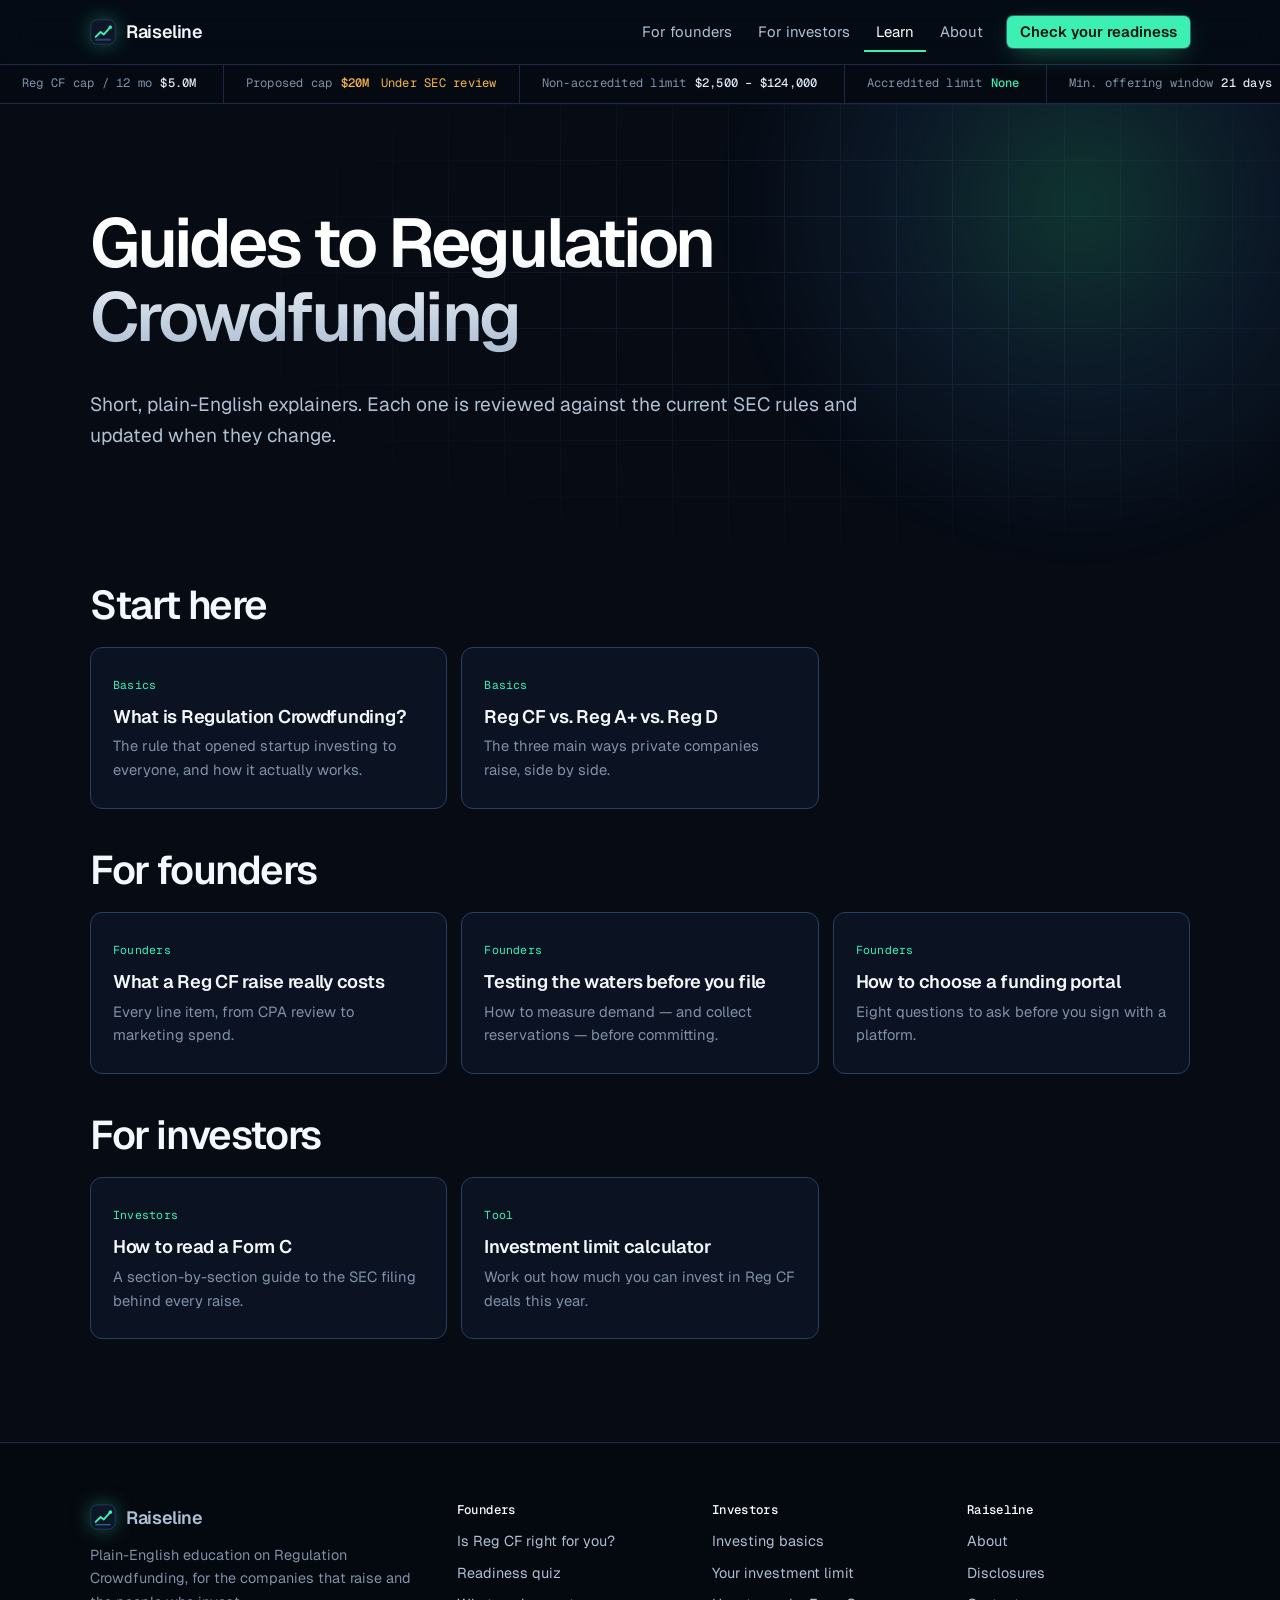
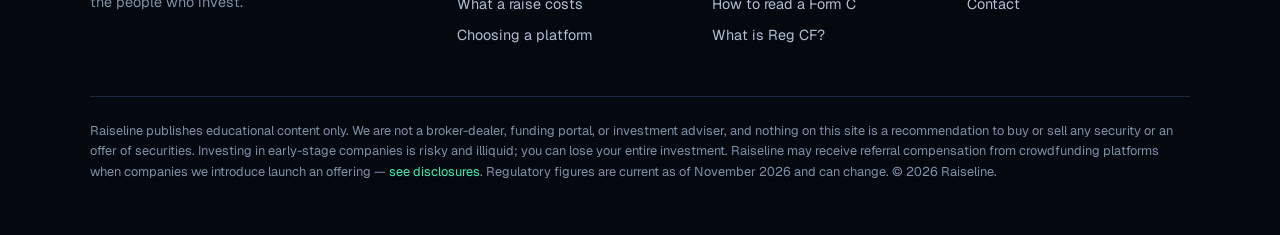
==== learn/index.html @ 9ed1581b "Add files via upload" ====
<!doctype html>
<html lang="en">
<head>
<meta charset="utf-8">
<meta name="viewport" content="width=device-width, initial-scale=1">
<title>Learn Reg CF | Raiseline</title>
<meta name="description" content="Plain-English guides to Regulation Crowdfunding for founders and investors.">
<link rel="canonical" href="https://www.example.com/learn/">
<meta property="og:title" content="Learn Reg CF | Raiseline">
<meta property="og:description" content="Plain-English guides to Regulation Crowdfunding for founders and investors.">
<meta property="og:type" content="website">
<meta name="theme-color" content="#060B14">
<link rel="icon" href="../assets/favicon.svg" type="image/svg+xml">
<link rel="preconnect" href="https://fonts.googleapis.com">
<link rel="preconnect" href="https://fonts.gstatic.com" crossorigin>
<link href="https://fonts.googleapis.com/css2?family=Geist:wght@400;500;600;700&family=Geist+Mono:wght@400;500&display=swap" rel="stylesheet">
<link rel="stylesheet" href="../assets/styles.css">
<script src="../assets/config.js"></script>
<script>if(!(window.matchMedia&&matchMedia("(prefers-reduced-motion: reduce)").matches))document.documentElement.classList.add("js-motion")</script>
<script src="../assets/main.js" defer></script>
<script src="../assets/motion.js" defer></script>
</head>
<body>
<a class="skip" href="#main">Skip to content</a>
<header class="site-header">
  <div class="wrap">
    <a class="brand" href="../index.html"><svg class="brand-mark" viewBox="0 0 32 32" aria-hidden="true"><rect x="1" y="1" width="30" height="30" rx="8" fill="#0D1727" stroke="#27405F"/><path d="M7 22 L13 16 L17 19 L25 10" fill="none" stroke="#3CF0B4" stroke-width="2.4" stroke-linecap="round" stroke-linejoin="round"/><circle cx="25" cy="10" r="2.2" fill="#3CF0B4"/><path d="M7 25.5 H25" stroke="#4DA3FF" stroke-width="1.2" stroke-linecap="round" opacity=".7"/></svg>Raiseline</a>
    <button class="nav-toggle" aria-expanded="false" aria-controls="nav" aria-label="Menu">
      <svg width="20" height="20" viewBox="0 0 20 20" aria-hidden="true"><path d="M3 6h14M3 10h14M3 14h14" stroke="currentColor" stroke-width="1.8" stroke-linecap="round"/></svg>
    </button>
    <nav class="nav" id="nav" aria-label="Main"><a href="../founders.html">For founders</a><a href="../investors.html">For investors</a><a href="../learn/index.html" aria-current=page>Learn</a><a href="../about.html">About</a><a class="btn btn-primary btn-sm" href="../quiz.html">Check your readiness</a></nav>
  </div>
</header>
<div class="ticker" role="region" aria-label="Key Reg CF figures"><div class="ticker-track"><ul><li>Reg CF cap / 12 mo<b class="">$5.0M</b></li><li>Proposed cap<b class="pend">$20M</b> <span class="pend">Under SEC review</span></li><li>Non-accredited limit<b class="">$2,500 – $124,000</b></li><li>Accredited limit<b class="up">None</b></li><li>Min. offering window<b class="">21 days</b></li><li>Investor cancel window<b class="">48h before close</b></li><li>Resale restriction<b class="">12 months</b></li><li>Audit required above<b class="">$1.235M</b></li><li>Reg A+ Tier 2 cap<b class="">$75M</b></li></ul><ul aria-hidden="true"><li>Reg CF cap / 12 mo<b class="">$5.0M</b></li><li>Proposed cap<b class="pend">$20M</b> <span class="pend">Under SEC review</span></li><li>Non-accredited limit<b class="">$2,500 – $124,000</b></li><li>Accredited limit<b class="up">None</b></li><li>Min. offering window<b class="">21 days</b></li><li>Investor cancel window<b class="">48h before close</b></li><li>Resale restriction<b class="">12 months</b></li><li>Audit required above<b class="">$1.235M</b></li><li>Reg A+ Tier 2 cap<b class="">$75M</b></li></ul></div></div>
<main id="main">
<section class="hero">
  <div class="wrap">
    <h1 style="max-width:16ch">Guides to Regulation Crowdfunding</h1>
    <p class="lede">Short, plain-English explainers. Each one is reviewed against the current SEC rules and updated when they change.</p>
  </div>
</section>
<section class="section" style="padding-top:0">
  <div class="wrap">
    <h2>Start here</h2>
    <div class="articles">
      <a href="what-is-reg-cf.html"><span class="tag">Basics</span><h3>What is Regulation Crowdfunding?</h3><p>The rule that opened startup investing to everyone, and how it actually works.</p></a>
      <a href="reg-cf-vs-reg-a-vs-reg-d.html"><span class="tag">Basics</span><h3>Reg CF vs. Reg A+ vs. Reg D</h3><p>The three main ways private companies raise, side by side.</p></a>
    </div>
    <h2 class="mt-3">For founders</h2>
    <div class="articles">
      <a href="cost-of-a-reg-cf-raise.html"><span class="tag">Founders</span><h3>What a Reg CF raise really costs</h3><p>Every line item, from CPA review to marketing spend.</p></a>
      <a href="testing-the-waters.html"><span class="tag">Founders</span><h3>Testing the waters before you file</h3><p>How to measure demand — and collect reservations — before committing.</p></a>
      <a href="choosing-a-funding-portal.html"><span class="tag">Founders</span><h3>How to choose a funding portal</h3><p>Eight questions to ask before you sign with a platform.</p></a>
    </div>
    <h2 class="mt-3">For investors</h2>
    <div class="articles">
      <a href="how-to-read-a-form-c.html"><span class="tag">Investors</span><h3>How to read a Form C</h3><p>A section-by-section guide to the SEC filing behind every raise.</p></a>
      <a href="../investors.html#limit"><span class="tag">Tool</span><h3>Investment limit calculator</h3><p>Work out how much you can invest in Reg CF deals this year.</p></a>
    </div>
  </div>
</section>

</main>
<footer class="site-footer">
  <div class="wrap">
    <div class="foot-grid">
      <div>
        <a class="brand" href="../index.html"><svg class="brand-mark" viewBox="0 0 32 32" aria-hidden="true"><rect x="1" y="1" width="30" height="30" rx="8" fill="#0D1727" stroke="#27405F"/><path d="M7 22 L13 16 L17 19 L25 10" fill="none" stroke="#3CF0B4" stroke-width="2.4" stroke-linecap="round" stroke-linejoin="round"/><circle cx="25" cy="10" r="2.2" fill="#3CF0B4"/><path d="M7 25.5 H25" stroke="#4DA3FF" stroke-width="1.2" stroke-linecap="round" opacity=".7"/></svg>Raiseline</a>
        <p>Plain-English education on Regulation Crowdfunding, for the companies that raise and the people who invest.</p>
      </div>
      <div><h4>Founders</h4><ul>
        <li><a href="../founders.html">Is Reg CF right for you?</a></li>
        <li><a href="../quiz.html">Readiness quiz</a></li>
        <li><a href="../learn/cost-of-a-reg-cf-raise.html">What a raise costs</a></li>
        <li><a href="../learn/choosing-a-funding-portal.html">Choosing a platform</a></li></ul></div>
      <div><h4>Investors</h4><ul>
        <li><a href="../investors.html">Investing basics</a></li>
        <li><a href="../investors.html#limit">Your investment limit</a></li>
        <li><a href="../learn/how-to-read-a-form-c.html">How to read a Form C</a></li>
        <li><a href="../learn/what-is-reg-cf.html">What is Reg CF?</a></li></ul></div>
      <div><h4>Raiseline</h4><ul>
        <li><a href="../about.html">About</a></li>
        <li><a href="../about.html#disclosures">Disclosures</a></li>
        <li><a href="../about.html#contact">Contact</a></li></ul></div>
    </div>
    <p class="disclaimer">Raiseline publishes educational content only. We are not a broker-dealer, funding portal, or investment adviser, and nothing on this site is a recommendation to buy or sell any security or an offer of securities. Investing in early-stage companies is risky and illiquid; you can lose your entire investment. Raiseline may receive referral compensation from crowdfunding platforms when companies we introduce launch an offering — <a href="../about.html#disclosures">see disclosures</a>. Regulatory figures are current as of November 2026 and can change. &copy; <span data-year></span> Raiseline.</p>
  </div>
</footer>
</body>
</html>
---- assets/styles.css ----
/* Raiseline — terminal theme
   Deep navy-black, hairline grid, mint "up" signal, electric blue secondary */
:root {
  --bg: #060B14;
  --bg-2: #0A1322;
  --panel: rgba(13, 23, 39, .78);
  --panel-solid: #0D1727;
  --line: #1A2840;
  --line-2: #27405F;
  --text: #DCE6F2;
  --text-2: #AFC0D3;
  --muted: #7E91A8;
  --accent: #3CF0B4;
  --accent-dim: rgba(60, 240, 180, .12);
  --accent-ink: #04140E;
  --blue: #4DA3FF;
  --blue-dim: rgba(77, 163, 255, .12);
  --amber: #F5B547;
  --amber-dim: rgba(245, 181, 71, .1);
  --red: #FF7A6B;
  --focus: #4DA3FF;

  --sans: "Geist", "Inter", "Helvetica Neue", Arial, sans-serif;
  --mono: "Geist Mono", "JetBrains Mono", ui-monospace, Menlo, monospace;

  --wrap: 1180px;
  --gutter: clamp(16px, 4vw, 40px);
  --r-sm: 6px;
  --r-md: 12px;
}

*, *::before, *::after { box-sizing: border-box; }
html { -webkit-text-size-adjust: 100%; scroll-behavior: smooth; color-scheme: dark; }
@media (prefers-reduced-motion: reduce) { html { scroll-behavior: auto; } *, *::before, *::after { transition: none !important; animation: none !important; } }

body {
  margin: 0;
  background: var(--bg);
  color: var(--text);
  font-family: var(--sans);
  font-size: 16.5px;
  line-height: 1.62;
  font-feature-settings: "tnum" 1;
  -webkit-font-smoothing: antialiased;
}
img, svg { max-width: 100%; display: block; }
a { color: var(--accent); text-underline-offset: 3px; text-decoration-thickness: 1px; }
a:hover { color: #7FF7CE; }
:focus-visible { outline: 2px solid var(--focus); outline-offset: 3px; border-radius: 3px; }
::selection { background: var(--accent); color: var(--accent-ink); }

h1, h2, h3, h4 { font-family: var(--sans); color: #F4F8FC; line-height: 1.08; letter-spacing: -0.025em; margin: 0 0 .5em; font-weight: 600; }
h1 { font-size: clamp(2.4rem, 5.4vw, 4.3rem); letter-spacing: -0.045em; font-weight: 600; }
h2 { font-size: clamp(1.7rem, 3.2vw, 2.5rem); letter-spacing: -0.035em; }
h3 { font-size: 1.22rem; letter-spacing: -0.015em; }
h4 { font-size: 1rem; }
p { margin: 0 0 1em; }
.lede { font-size: clamp(1.06rem, 1.5vw, 1.22rem); color: var(--text-2); max-width: 60ch; }
.muted { color: var(--muted); }
.small { font-size: .88rem; }
.mono, .sizer-amount, .score-num, .calc-out .big, .when, .tag, .quiz-count, .byline, .crumb, .tier-bar, .sizer-scale, .ledger-row dd { font-family: var(--mono); }

.wrap { max-width: var(--wrap); margin: 0 auto; padding: 0 var(--gutter); }
.section { padding: clamp(60px, 8vw, 110px) 0; position: relative; }
.section + .section { border-top: 1px solid var(--line); }
.section--tint { background: var(--bg-2); }
.section--ink { background: radial-gradient(80% 140% at 85% 0%, rgba(60,240,180,.14), transparent 60%), radial-gradient(70% 120% at 0% 100%, rgba(77,163,255,.14), transparent 60%), #08111F; border-top: 1px solid var(--line-2) !important; border-bottom: 1px solid var(--line-2); }
.section-head { max-width: 700px; margin-bottom: 44px; }

.skip { position: absolute; left: -999px; top: 8px; background: var(--accent); color: var(--accent-ink); padding: 8px 14px; z-index: 100; border-radius: var(--r-sm); }
.skip:focus { left: 8px; }

/* Header */
.site-header { position: sticky; top: 0; z-index: 50; background: rgba(6, 11, 20, .82); backdrop-filter: saturate(1.6) blur(14px); -webkit-backdrop-filter: saturate(1.6) blur(14px); border-bottom: 1px solid var(--line); }
.site-header .wrap { display: flex; align-items: center; gap: 24px; height: 64px; }
.brand { display: flex; align-items: center; gap: 10px; text-decoration: none; color: #F4F8FC; font-weight: 600; font-size: 1.12rem; letter-spacing: -0.02em; }
.brand:hover { color: #fff; }
.brand-mark { width: 26px; height: 26px; flex: none; filter: drop-shadow(0 0 10px rgba(60,240,180,.35)); }
.nav { display: flex; gap: 2px; margin-left: auto; align-items: center; }
.nav a { color: var(--text-2); text-decoration: none; font-size: .93rem; padding: 8px 12px; border-radius: var(--r-sm); }
.nav a:hover { color: #fff; background: rgba(255,255,255,.05); }
.nav a[aria-current="page"] { color: #fff; box-shadow: inset 0 -2px 0 var(--accent); border-radius: 0; }
.nav .btn { margin-left: 10px; }
.nav a.btn-primary, .nav a.btn-primary:hover { color: var(--accent-ink); }
.nav-toggle { display: none; margin-left: auto; background: none; border: 1px solid var(--line-2); border-radius: var(--r-sm); width: 42px; height: 38px; cursor: pointer; color: var(--text); }
@media (max-width: 880px) {
  .nav-toggle { display: grid; place-items: center; }
  .nav { display: none; position: absolute; top: 64px; left: 0; right: 0; background: var(--bg); border-bottom: 1px solid var(--line); flex-direction: column; align-items: stretch; padding: 8px var(--gutter) 16px; gap: 2px; }
  .nav.open { display: flex; }
  .nav a { padding: 12px 8px; }
  .nav a[aria-current="page"] { box-shadow: inset 3px 0 0 var(--accent); padding-left: 14px; }
  .nav .btn { margin: 8px 0 0; text-align: center; }
}

/* Ticker */
.ticker { border-bottom: 1px solid var(--line); background: #050911; overflow: hidden; font-family: var(--mono); font-size: .76rem; color: var(--muted); white-space: nowrap; }
.ticker-track { display: inline-flex; animation: tick 60s linear infinite; }
.ticker:hover .ticker-track { animation-play-state: paused; }
.ticker-track ul { display: inline-flex; list-style: none; margin: 0; padding: 0; }
.ticker li { padding: 9px 22px; border-right: 1px solid var(--line); letter-spacing: .02em; }
.ticker b { color: var(--text); font-weight: 500; margin-left: 8px; }
.ticker .up { color: var(--accent); }
.ticker .pend { color: var(--amber); }
@keyframes tick { from { transform: translateX(0); } to { transform: translateX(-50%); } }

/* Buttons */
.btn { display: inline-flex; align-items: center; justify-content: center; gap: 8px; font: 600 .95rem/1 var(--sans); padding: 13px 20px; border-radius: var(--r-sm); border: 1px solid transparent; text-decoration: none; cursor: pointer; transition: background .15s, border-color .15s, color .15s, box-shadow .15s; }
.btn-primary { background: var(--accent); color: var(--accent-ink); box-shadow: 0 0 0 1px rgba(60,240,180,.4), 0 8px 28px -8px rgba(60,240,180,.55); }
.btn-primary:hover { background: #6DF5C8; color: var(--accent-ink); box-shadow: 0 0 0 1px rgba(60,240,180,.6), 0 10px 34px -6px rgba(60,240,180,.7); }
.btn-primary:disabled { opacity: .45; cursor: not-allowed; box-shadow: none; }
.btn-ghost { background: rgba(255,255,255,.02); color: var(--text); border-color: var(--line-2); }
.btn-ghost:hover { border-color: var(--text-2); color: #fff; background: rgba(255,255,255,.05); }
.btn-sm { padding: 9px 14px; font-size: .88rem; }
.btn-row { display: flex; flex-wrap: wrap; gap: 12px; }

/* Hero */
.hero { position: relative; padding: clamp(56px, 8vw, 104px) 0 clamp(64px, 8vw, 112px); overflow: hidden; }
.hero::before { content: ""; position: absolute; inset: 0; pointer-events: none;
  background-image: linear-gradient(var(--line) 1px, transparent 1px), linear-gradient(90deg, var(--line) 1px, transparent 1px);
  background-size: 56px 56px; opacity: .55;
  -webkit-mask-image: radial-gradient(70% 80% at 65% 40%, #000 20%, transparent 75%); mask-image: radial-gradient(70% 80% at 65% 40%, #000 20%, transparent 75%); }
.hero::after { content: ""; position: absolute; width: 720px; height: 720px; right: -160px; top: -260px; pointer-events: none;
  background: radial-gradient(closest-side, rgba(60,240,180,.18), rgba(77,163,255,.08) 55%, transparent); filter: blur(10px); }
.hero > .wrap { position: relative; z-index: 1; }
.hero-grid { display: grid; grid-template-columns: 1.05fr 1fr; gap: clamp(36px, 5vw, 76px); align-items: center; }
@media (max-width: 980px) { .hero-grid { grid-template-columns: 1fr; } }
.hero h1 { max-width: 13ch; background: linear-gradient(180deg, #FFFFFF 30%, #A9BCD2); -webkit-background-clip: text; background-clip: text; color: transparent; }
.hero .lede { margin-bottom: 30px; }
.hero-note { margin-top: 18px; font-size: .85rem; color: var(--muted); font-family: var(--mono); }
.status { display: inline-flex; align-items: center; gap: 8px; font-family: var(--mono); font-size: .78rem; color: var(--text-2); border: 1px solid var(--line-2); background: rgba(255,255,255,.02); padding: 6px 12px; border-radius: 99px; margin-bottom: 22px; }
.status::before { content: ""; width: 7px; height: 7px; border-radius: 50%; background: var(--accent); box-shadow: 0 0 0 3px rgba(60,240,180,.18), 0 0 10px var(--accent); animation: pulse 2.4s ease-in-out infinite; }
@keyframes pulse { 50% { opacity: .45; } }

/* Panels */
.panel, .sizer, .split, .callout { backdrop-filter: blur(8px); -webkit-backdrop-filter: blur(8px); }
.panel { background: var(--panel); border: 1px solid var(--line-2); border-radius: var(--r-md); padding: clamp(22px, 3vw, 32px); box-shadow: inset 0 1px 0 rgba(255,255,255,.04); }

/* Raise sizer — the signature terminal */
.sizer { position: relative; background: linear-gradient(180deg, rgba(16,28,48,.92), rgba(9,17,30,.92)); border: 1px solid var(--line-2); border-radius: var(--r-md); overflow: hidden;
  box-shadow: inset 0 1px 0 rgba(255,255,255,.06), 0 0 0 1px rgba(60,240,180,.06), 0 30px 80px -30px rgba(60,240,180,.28), 0 40px 80px -40px rgba(0,0,0,.9); }
.sizer::before { content: ""; position: absolute; left: 0; right: 0; top: 0; height: 1px; background: linear-gradient(90deg, transparent, var(--accent), transparent); opacity: .7; }
.sizer-head { display: flex; justify-content: space-between; align-items: center; padding: 14px 20px; gap: 12px; border-bottom: 1px solid var(--line); background: rgba(0,0,0,.18); }
.sizer-head h2 { font-size: .95rem; margin: 0; letter-spacing: -0.005em; color: var(--text); display: flex; align-items: center; gap: 10px; }
.sizer-head h2::before { content: ""; width: 7px; height: 7px; border-radius: 50%; background: var(--accent); box-shadow: 0 0 8px var(--accent); }
.sizer-head span { font-size: .76rem; color: var(--muted); font-family: var(--mono); }
.sizer-amount { padding: 20px 20px 4px; font-size: clamp(2.3rem, 5vw, 3.2rem); font-weight: 500; letter-spacing: -0.04em; color: #fff; text-shadow: 0 0 28px rgba(60,240,180,.35); }
.sizer-range { padding: 8px 20px 4px; }
.sizer-scale { display: flex; justify-content: space-between; font-size: .72rem; color: var(--muted); padding: 0 20px; }
.sizer-toggle { display: flex; align-items: center; gap: 10px; padding: 14px 20px; font-size: .9rem; color: var(--text-2); }
.sizer-toggle input { width: 16px; height: 16px; accent-color: var(--accent); }
.ledger { border-top: 1px solid var(--line); margin: 0; }
.ledger-row { display: grid; grid-template-columns: 1fr auto; gap: 16px; padding: 12px 20px; border-bottom: 1px solid var(--line); font-size: .92rem; }
.ledger-row:last-child { border-bottom: 0; }
.ledger-row dt { color: var(--muted); }
.ledger-row dd { margin: 0; text-align: right; color: #fff; font-size: .9rem; }
.ledger-row:last-child dd { color: var(--accent); }
.tier-bar { display: grid; grid-template-columns: repeat(4, 1fr); gap: 4px; padding: 16px 20px 18px; background: rgba(0,0,0,.22); border-top: 1px solid var(--line); }
.tier-bar div { font-size: .66rem; line-height: 1.35; color: var(--muted); padding-top: 9px; border-top: 3px solid var(--line-2); transition: border-color .2s, color .2s, box-shadow .2s; }
.tier-bar div.on { border-color: var(--accent); color: var(--text); box-shadow: 0 -6px 14px -8px var(--accent); }

/* Range input */
input[type=range] { -webkit-appearance: none; appearance: none; width: 100%; height: 28px; background: transparent; cursor: pointer; }
input[type=range]::-webkit-slider-runnable-track { height: 4px; border-radius: 2px; background: linear-gradient(90deg, var(--accent) var(--pct, 0%), var(--line-2) var(--pct, 0%)); }
input[type=range]::-moz-range-track { height: 4px; border-radius: 2px; background: var(--line-2); }
input[type=range]::-moz-range-progress { height: 4px; border-radius: 2px; background: var(--accent); }
input[type=range]::-webkit-slider-thumb { -webkit-appearance: none; width: 18px; height: 18px; margin-top: -7px; border-radius: 50%; background: #fff; border: 3px solid var(--accent); box-shadow: 0 0 0 4px rgba(60,240,180,.18), 0 0 14px var(--accent); }
input[type=range]::-moz-range-thumb { width: 14px; height: 14px; border-radius: 50%; background: #fff; border: 3px solid var(--accent); box-shadow: 0 0 14px var(--accent); }

/* Audience split */
.split { display: grid; grid-template-columns: 1fr 1fr; border: 1px solid var(--line-2); border-radius: var(--r-md); overflow: hidden; background: var(--panel); }
.split > div { padding: clamp(28px, 4vw, 48px); position: relative; }
.split > div + div { border-left: 1px solid var(--line-2); }
.split > div:first-child::before, .split > div + div::before { content: ""; position: absolute; left: 0; right: 0; top: 0; height: 2px; }
.split > div:first-child::before { background: linear-gradient(90deg, var(--accent), transparent); }
.split > div + div::before { background: linear-gradient(90deg, var(--blue), transparent); }
@media (max-width: 760px) { .split { grid-template-columns: 1fr; } .split > div + div { border-left: 0; border-top: 1px solid var(--line-2); } }
.split h3 { font-size: 1.5rem; }
.checklist { list-style: none; padding: 0; margin: 0 0 24px; }
.checklist li { position: relative; padding: 9px 0 9px 28px; border-bottom: 1px solid var(--line); color: var(--text-2); }
.checklist li::before { content: ""; position: absolute; left: 2px; top: 16px; width: 11px; height: 6px; border-left: 2px solid var(--accent); border-bottom: 2px solid var(--accent); transform: rotate(-45deg); }

/* Process steps (a real sequence) */
.steps { list-style: none; padding: 0; margin: 0; counter-reset: s; display: grid; grid-template-columns: repeat(5, 1fr); position: relative; }
.steps::before { content: ""; position: absolute; left: 15px; right: 0; top: 15px; height: 1px; background: linear-gradient(90deg, var(--accent), var(--blue) 60%, transparent); opacity: .6; }
.steps li { counter-increment: s; padding: 0 22px 8px 0; position: relative; }
.steps li::before { content: counter(s, decimal-leading-zero); font-family: var(--mono); font-size: .72rem; display: inline-grid; place-items: center; width: 32px; height: 32px; border-radius: 50%; background: var(--bg); border: 1px solid var(--accent); color: var(--accent); margin-bottom: 18px; position: relative; box-shadow: 0 0 14px -2px rgba(60,240,180,.5); }
.section--tint .steps li::before { background: var(--bg-2); }
.steps h3 { font-size: 1.06rem; margin-bottom: .35em; }
.steps p { font-size: .92rem; color: var(--text-2); }
.steps .when { font-size: .74rem; color: var(--accent); margin-bottom: 4px; }
@media (max-width: 980px) { .steps { grid-template-columns: 1fr 1fr; row-gap: 28px; } .steps::before { display: none; } }
@media (max-width: 560px) { .steps { grid-template-columns: 1fr; } .steps li { padding-right: 0; } }

/* Data tables */
.facts { width: 100%; border-collapse: collapse; font-size: .94rem; }
.facts th, .facts td { text-align: left; padding: 13px 14px; border-bottom: 1px solid var(--line); vertical-align: top; }
.facts thead th { font-family: var(--mono); font-weight: 500; color: var(--muted); font-size: .74rem; letter-spacing: .03em; background: rgba(255,255,255,.02); border-bottom-color: var(--line-2); }
.facts td { color: var(--text-2); }
.facts td:first-child { color: #fff; font-weight: 500; width: 34%; }
.facts tbody tr:hover td { background: rgba(77,163,255,.04); }
.table-scroll { overflow-x: auto; -webkit-overflow-scrolling: touch; border: 1px solid var(--line-2); border-radius: var(--r-md); background: var(--panel); }
.table-scroll .facts tr:last-child td { border-bottom: 0; }
.compare { min-width: 660px; }
.compare td:first-child { width: 20%; }
.compare td:nth-child(2) { color: var(--accent); }

/* Article list */
.articles { display: grid; grid-template-columns: repeat(3, 1fr); gap: 14px; }
.articles a { display: block; padding: 22px 22px 26px; text-decoration: none; color: var(--text); border: 1px solid var(--line-2); border-radius: var(--r-md); background: var(--panel); transition: border-color .15s, background .15s; }
.articles a:hover { border-color: var(--accent); background: rgba(60,240,180,.04); }
.articles .tag { font-size: .72rem; color: var(--accent); letter-spacing: .02em; }
.articles h3 { font-size: 1.14rem; margin: 10px 0 8px; }
.articles p { color: var(--muted); font-size: .92rem; margin: 0; }
@media (max-width: 900px) { .articles { grid-template-columns: 1fr 1fr; } }
@media (max-width: 600px) { .articles { grid-template-columns: 1fr; } }

/* Layout */
.cols { display: grid; grid-template-columns: 1fr 1fr; gap: clamp(28px, 5vw, 64px); }
.cols-wide { grid-template-columns: 1.3fr 1fr; }
@media (max-width: 880px) { .cols, .cols-wide { grid-template-columns: 1fr; } }

.callout { border: 1px solid rgba(245,181,71,.35); border-left: 3px solid var(--amber); background: var(--amber-dim); padding: 16px 20px; border-radius: var(--r-sm); font-size: .95rem; color: var(--text-2); }
.callout strong { color: #fff; }
.callout p:last-child { margin: 0; }
.callout--green { border-color: rgba(60,240,180,.35); border-left-color: var(--accent); background: var(--accent-dim); }

/* Forms */
form .field { margin-bottom: 16px; }
label { display: block; font-weight: 500; font-size: .88rem; margin-bottom: 6px; color: var(--text-2); }
input[type=text], input[type=email], input[type=url], input[type=number], select, textarea {
  width: 100%; font: inherit; font-size: 1rem; padding: 12px 14px; border: 1px solid var(--line-2); border-radius: var(--r-sm); background: rgba(3,8,15,.6); color: #fff; }
input::placeholder, textarea::placeholder { color: #55687F; }
input:focus, select:focus, textarea:focus { border-color: var(--accent); outline: none; box-shadow: 0 0 0 3px rgba(60,240,180,.15); }
select option { background: var(--panel-solid); }
textarea { min-height: 120px; resize: vertical; }
.field-row { display: grid; grid-template-columns: 1fr 1fr; gap: 16px; }
@media (max-width: 560px) { .field-row { grid-template-columns: 1fr; } }
.inline-form { display: flex; gap: 10px; flex-wrap: wrap; }
.inline-form input { flex: 1 1 240px; }
.form-msg { margin-top: 12px; font-size: .92rem; font-family: var(--mono); color: var(--accent); min-height: 1.2em; }
.form-msg.err { color: var(--red); }
.check { display: flex; gap: 10px; align-items: flex-start; font-weight: 400; font-size: .88rem; color: var(--text-2); }
.check input { margin-top: 4px; accent-color: var(--accent); width: 16px; height: 16px; flex: none; }
.hp { position: absolute; left: -5000px; }

/* Investor calculator */
.calc-out { margin-top: 20px; padding: 20px; background: rgba(0,0,0,.35); border: 1px solid rgba(60,240,180,.3); border-radius: var(--r-md); box-shadow: inset 0 0 40px -20px rgba(60,240,180,.4); }
.calc-out .big { font-size: 2.3rem; font-weight: 500; letter-spacing: -0.04em; line-height: 1.1; color: var(--accent); text-shadow: 0 0 24px rgba(60,240,180,.4); }
.calc-out p { color: var(--text-2); margin: 10px 0 0; font-size: .9rem; }

/* Quiz */
.quiz { max-width: 740px; margin: 0 auto; }
.quiz-progress { height: 3px; background: var(--line-2); border-radius: 2px; overflow: hidden; margin-bottom: 28px; }
.quiz-progress span { display: block; height: 100%; background: linear-gradient(90deg, var(--blue), var(--accent)); width: 0; transition: width .3s ease; box-shadow: 0 0 10px var(--accent); }
.quiz-count { font-size: .78rem; color: var(--accent); margin-bottom: 8px; }
.quiz h2 { font-size: clamp(1.4rem, 3vw, 1.95rem); }
.opts { display: grid; gap: 10px; margin: 24px 0 28px; }
.opt { display: flex; align-items: center; gap: 14px; text-align: left; width: 100%; font: inherit; padding: 16px 18px; background: var(--panel); border: 1px solid var(--line-2); border-radius: var(--r-sm); cursor: pointer; color: var(--text); transition: border-color .15s, background .15s; }
.opt:hover { border-color: var(--text-2); }
.opt[aria-pressed="true"] { border-color: var(--accent); background: var(--accent-dim); box-shadow: 0 0 0 1px rgba(60,240,180,.3), 0 0 24px -10px var(--accent); }
.opt .dot { width: 16px; height: 16px; border-radius: 50%; border: 1.5px solid var(--line-2); flex: none; }
.opt[aria-pressed="true"] .dot { border-color: var(--accent); background: radial-gradient(var(--accent) 42%, transparent 48%); }
.quiz-nav { display: flex; justify-content: space-between; gap: 12px; }
.score-band { display: flex; align-items: center; gap: 18px; margin-bottom: 18px; flex-wrap: wrap; }
.score-num { font-size: 3.8rem; font-weight: 500; letter-spacing: -0.05em; line-height: 1; color: #fff; text-shadow: 0 0 30px rgba(60,240,180,.35); }
.score-num small { font-size: 1.1rem; color: var(--muted); letter-spacing: 0; text-shadow: none; }
.verdict { display: inline-block; padding: 6px 12px; border-radius: 99px; font-family: var(--mono); font-size: .8rem; border: 1px solid; }
.verdict.go { background: var(--accent-dim); color: var(--accent); border-color: rgba(60,240,180,.4); }
.verdict.soon { background: var(--amber-dim); color: var(--amber); border-color: rgba(245,181,71,.4); }
.verdict.later { background: rgba(255,122,107,.1); color: var(--red); border-color: rgba(255,122,107,.4); }
.gaps { padding-left: 1.2em; color: var(--text-2); }
.gaps li { margin-bottom: 10px; }
.gaps li::marker { color: var(--accent); font-family: var(--mono); }
.gaps strong { color: #fff; }

/* Article */
.article-head { position: relative; padding: clamp(48px, 7vw, 84px) 0 36px; border-bottom: 1px solid var(--line); overflow: hidden; }
.article-head::before { content: ""; position: absolute; inset: 0; background-image: linear-gradient(var(--line) 1px, transparent 1px), linear-gradient(90deg, var(--line) 1px, transparent 1px); background-size: 48px 48px; opacity: .4; -webkit-mask-image: linear-gradient(90deg, transparent, #000 60%); mask-image: linear-gradient(90deg, transparent, #000 60%); pointer-events: none; }
.article-head .wrap { position: relative; }
.article-head h1 { font-size: clamp(2rem, 4.4vw, 3.3rem); max-width: 22ch; }
.crumb { font-size: .78rem; margin-bottom: 18px; color: var(--muted); }
.crumb a { color: var(--accent); text-decoration: none; }
.byline { font-size: .78rem; color: var(--muted); margin: 0; }
.prose { max-width: 70ch; font-size: 1.08rem; line-height: 1.75; padding: 44px 0 80px; color: var(--text-2); }
.prose strong { color: #fff; font-weight: 600; }
.prose h2 { font-size: 1.6rem; margin-top: 1.9em; }
.prose h3 { font-size: 1.2rem; margin-top: 1.5em; }
.prose ul, .prose ol { padding-left: 1.3em; }
.prose li { margin-bottom: .5em; }
.prose li::marker { color: var(--accent); }
.prose table { font-size: .92rem; margin: 1.5em 0; border: 1px solid var(--line-2); border-radius: var(--r-md); overflow: hidden; border-collapse: separate; border-spacing: 0; background: var(--panel); }
.prose .facts tr:last-child td { border-bottom: 0; }
.next-read { border-top: 1px solid var(--line); padding-top: 24px; margin-top: 44px; }

/* Footer */
.disclaimer { font-size: .8rem; color: var(--muted); line-height: 1.6; }
.site-footer { background: #04080F; color: var(--muted); padding: 60px 0 40px; font-size: .9rem; border-top: 1px solid var(--line); }
.site-footer a { color: var(--text-2); text-decoration: none; }
.site-footer a:hover { color: var(--accent); }
.foot-grid { display: grid; grid-template-columns: 1.5fr 1fr 1fr 1fr; gap: 32px; margin-bottom: 40px; }
.foot-grid h4 { color: #fff; font-size: .78rem; font-family: var(--mono); font-weight: 500; margin-bottom: 14px; letter-spacing: .03em; }
.foot-grid ul { list-style: none; padding: 0; margin: 0; }
.foot-grid li { margin-bottom: 8px; }
.site-footer .brand { margin-bottom: 12px; }
.site-footer .disclaimer { border-top: 1px solid var(--line); padding-top: 24px; }
.site-footer .disclaimer a { color: var(--accent); }
@media (max-width: 800px) { .foot-grid { grid-template-columns: 1fr 1fr; } }
@media (max-width: 480px) { .foot-grid { grid-template-columns: 1fr; } }

.mt-0 { margin-top: 0; } .mb-0 { margin-bottom: 0; } .mt-2 { margin-top: 24px; } .mt-3 { margin-top: 40px; }
.sr-only { position: absolute; width: 1px; height: 1px; padding: 0; margin: -1px; overflow: hidden; clip: rect(0,0,0,0); white-space: nowrap; border: 0; }

/* ---------- Motion ---------- */
.hero .flow { position: absolute; inset: 0; z-index: 0; pointer-events: none; }

/* Logo: chart line draws, then the endpoint lands */
.site-header .brand-mark path:nth-of-type(1) { stroke-dasharray: 30; stroke-dashoffset: 30; animation: draw 1.1s .15s cubic-bezier(.3,.7,.2,1) forwards; }
.site-header .brand-mark circle { transform-origin: 25px 10px; transform: scale(0); animation: land .35s 1.15s cubic-bezier(.3,1.6,.5,1) forwards; }
@keyframes draw { to { stroke-dashoffset: 0; } }
@keyframes land { to { transform: scale(1); } }

/* Sizer: ping when capital "arrives", scanline while booting */
.sizer { transition: box-shadow .5s ease, border-color .5s ease; }
.sizer.ping { animation: ping .6s ease-out; }
@keyframes ping { 0% { border-color: rgba(60,240,180,.75); box-shadow: inset 0 1px 0 rgba(255,255,255,.06), 0 0 0 1px rgba(60,240,180,.35), 0 30px 90px -26px rgba(60,240,180,.5), 0 40px 80px -40px rgba(0,0,0,.9); } 100% { } }
.sizer::after { content: ""; position: absolute; left: 0; right: 0; height: 60px; top: -60px; pointer-events: none; background: linear-gradient(180deg, transparent, rgba(60,240,180,.09), transparent); opacity: 0; }
.sizer.booting::after { opacity: 1; animation: scan 1.6s .3s ease-in-out; }
@keyframes scan { from { top: -60px; } to { top: 100%; } }
.sizer-amount { transition: text-shadow .3s; }
.sizer.booting .sizer-amount { text-shadow: 0 0 36px rgba(60,240,180,.6); }

/* Timeline: line draws, nodes light in sequence */
.js-motion .steps::before { transform: scaleX(0); transform-origin: left; transition: transform 1.6s cubic-bezier(.25,.7,.2,1); }
.js-motion .steps.drawn::before { transform: scaleX(1); }
.js-motion .steps li::before { border-color: var(--line-2); color: var(--muted); box-shadow: none; transition: border-color .35s, color .35s, box-shadow .5s; }
.js-motion .steps.drawn li::before { border-color: var(--accent); color: var(--accent); box-shadow: 0 0 14px -2px rgba(60,240,180,.5); }
.js-motion .steps .when { transition: color .35s; color: var(--muted); }
.js-motion .steps.drawn .when { color: var(--accent); }
.steps li:nth-child(1)::before, .steps li:nth-child(1) .when { transition-delay: .05s; }
.steps li:nth-child(2)::before, .steps li:nth-child(2) .when { transition-delay: .35s; }
.steps li:nth-child(3)::before, .steps li:nth-child(3) .when { transition-delay: .7s; }
.steps li:nth-child(4)::before, .steps li:nth-child(4) .when { transition-delay: 1.05s; }
.steps li:nth-child(5)::before, .steps li:nth-child(5) .when { transition-delay: 1.4s; }

/* Ticker quote flash */
.ticker b { border-radius: 3px; padding: 1px 4px; margin-left: 4px; }
.ticker b.flash { animation: flash 1.2s ease-out; }
@keyframes flash { 0% { background: rgba(60,240,180,.28); color: #fff; } 100% { background: transparent; } }

/* Pointer spotlight */
.spot { position: relative; }
.spot > * { position: relative; z-index: 1; }
.articles a.spot, .split > div.spot { overflow: hidden; }
.spot::after { content: ""; position: absolute; inset: 0; border-radius: inherit; pointer-events: none; z-index: 0; opacity: 0; transition: opacity .3s;
  background: radial-gradient(260px circle at var(--mx, 50%) var(--my, 50%), rgba(60,240,180,.09), transparent 65%); }
.spot:hover::after { opacity: 1; }
.sizer.spot::after { top: 0; height: auto; } /* sizer reuses ::after for spotlight after boot */
.sizer.booting.spot::after { background: linear-gradient(180deg, transparent, rgba(60,240,180,.09), transparent); height: 60px; top: -60px; }

/* CTA band: light slowly drifts */
.section--ink { background-size: 140% 140%, 140% 140%, auto; animation: drift 22s ease-in-out infinite alternate; }
@keyframes drift { from { background-position: 0% 0%, 100% 100%, 0 0; } to { background-position: 100% 30%, 0% 60%, 0 0; } }
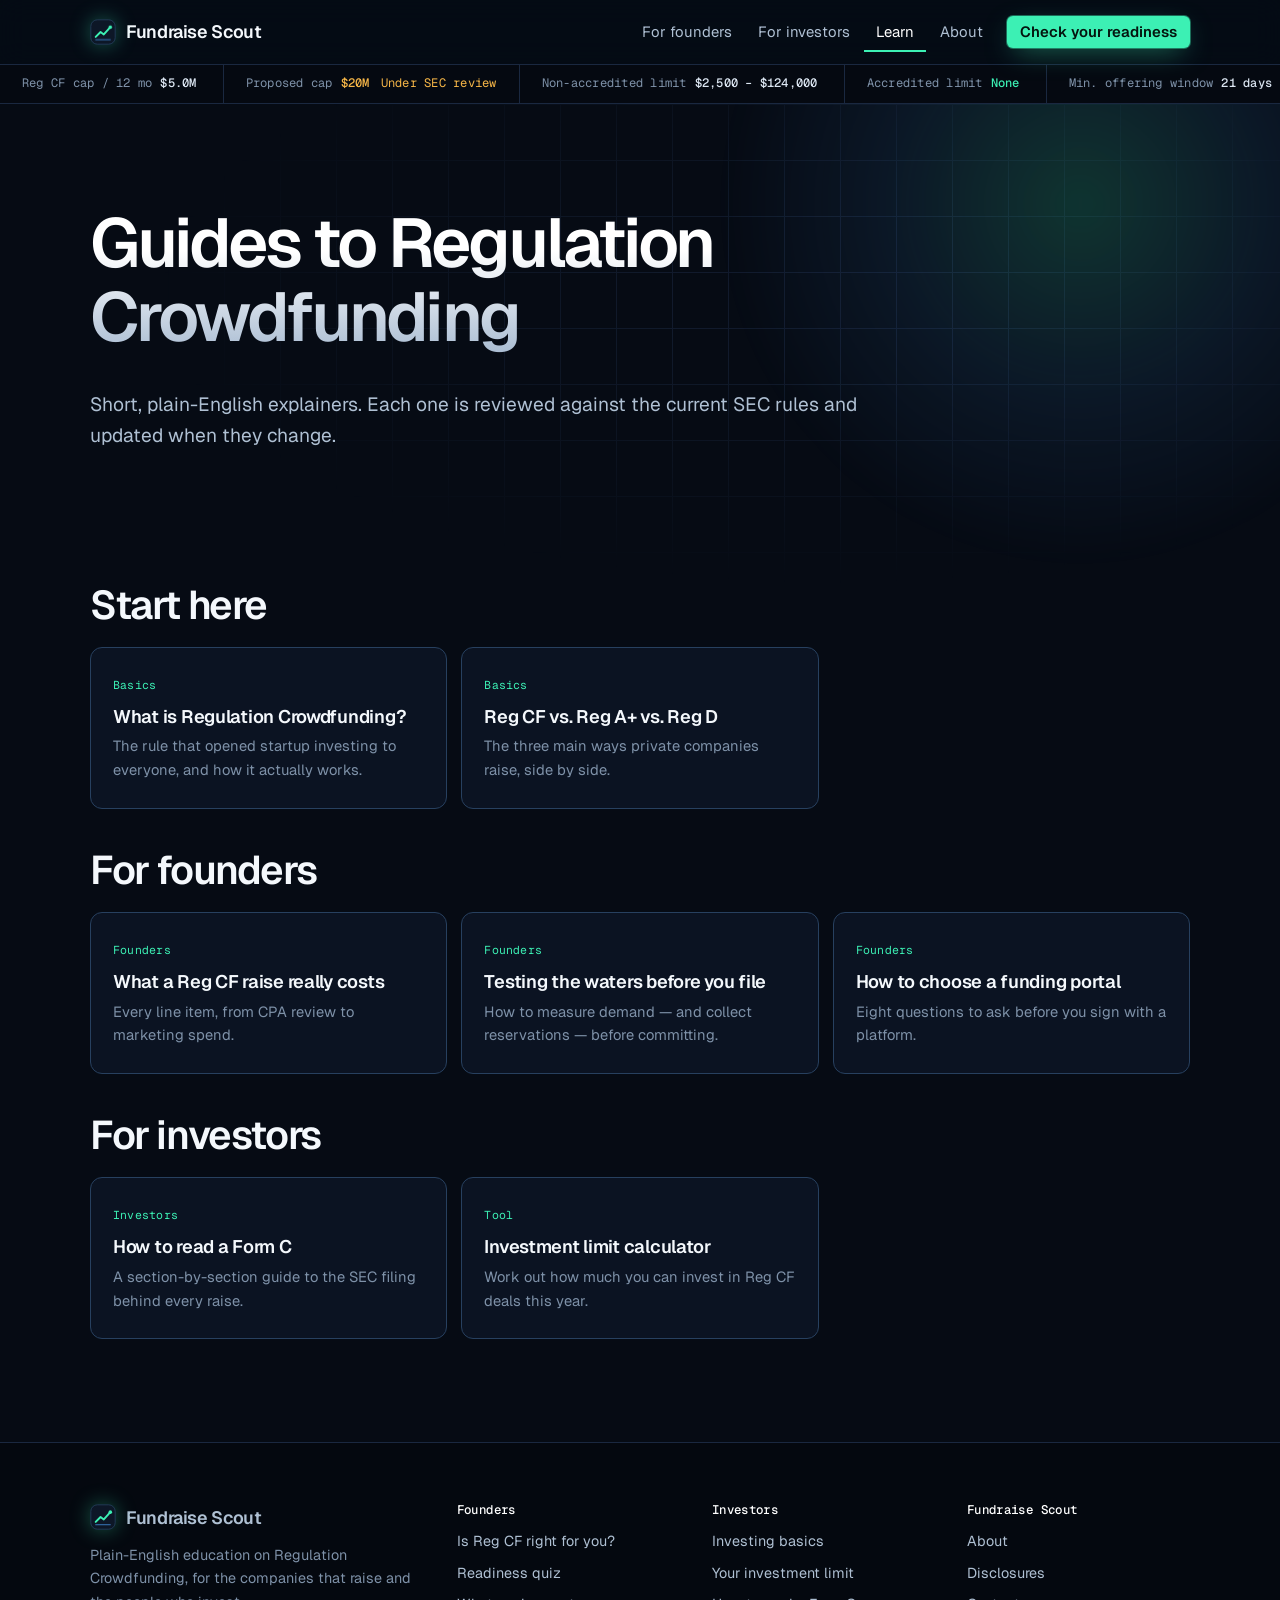
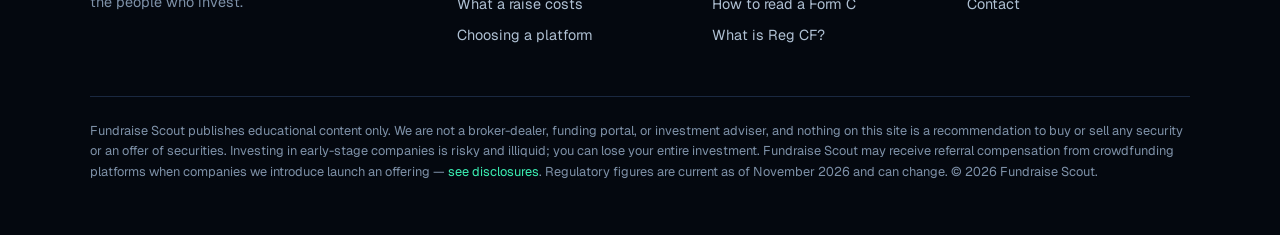
==== commit d2604a71: "Update index.html" ====
--- a/learn/index.html
+++ b/learn/index.html
@@ -3,32 +3,32 @@
 <head>
 <meta charset="utf-8">
 <meta name="viewport" content="width=device-width, initial-scale=1">
-<title>Learn Reg CF | Raiseline</title>
+<title>Learn Reg CF | Fundraise Scout</title>
 <meta name="description" content="Plain-English guides to Regulation Crowdfunding for founders and investors.">
-<link rel="canonical" href="https://www.example.com/learn/">
-<meta property="og:title" content="Learn Reg CF | Raiseline">
+<link rel="canonical" href="https://fundraisescout.vercel.app/learn">
+<meta property="og:title" content="Learn Reg CF | Fundraise Scout">
 <meta property="og:description" content="Plain-English guides to Regulation Crowdfunding for founders and investors.">
 <meta property="og:type" content="website">
 <meta name="theme-color" content="#060B14">
-<link rel="icon" href="../assets/favicon.svg" type="image/svg+xml">
+<link rel="icon" href="/assets/favicon.svg" type="image/svg+xml">
 <link rel="preconnect" href="https://fonts.googleapis.com">
 <link rel="preconnect" href="https://fonts.gstatic.com" crossorigin>
 <link href="https://fonts.googleapis.com/css2?family=Geist:wght@400;500;600;700&family=Geist+Mono:wght@400;500&display=swap" rel="stylesheet">
-<link rel="stylesheet" href="../assets/styles.css">
-<script src="../assets/config.js"></script>
+<link rel="stylesheet" href="/assets/styles.css">
+<script src="/assets/config.js"></script>
 <script>if(!(window.matchMedia&&matchMedia("(prefers-reduced-motion: reduce)").matches))document.documentElement.classList.add("js-motion")</script>
-<script src="../assets/main.js" defer></script>
-<script src="../assets/motion.js" defer></script>
+<script src="/assets/main.js" defer></script>
+<script src="/assets/motion.js" defer></script>
 </head>
 <body>
 <a class="skip" href="#main">Skip to content</a>
 <header class="site-header">
   <div class="wrap">
-    <a class="brand" href="../index.html"><svg class="brand-mark" viewBox="0 0 32 32" aria-hidden="true"><rect x="1" y="1" width="30" height="30" rx="8" fill="#0D1727" stroke="#27405F"/><path d="M7 22 L13 16 L17 19 L25 10" fill="none" stroke="#3CF0B4" stroke-width="2.4" stroke-linecap="round" stroke-linejoin="round"/><circle cx="25" cy="10" r="2.2" fill="#3CF0B4"/><path d="M7 25.5 H25" stroke="#4DA3FF" stroke-width="1.2" stroke-linecap="round" opacity=".7"/></svg>Raiseline</a>
+    <a class="brand" href="/"><svg class="brand-mark" viewBox="0 0 32 32" aria-hidden="true"><rect x="1" y="1" width="30" height="30" rx="8" fill="#0D1727" stroke="#27405F"/><path d="M7 22 L13 16 L17 19 L25 10" fill="none" stroke="#3CF0B4" stroke-width="2.4" stroke-linecap="round" stroke-linejoin="round"/><circle cx="25" cy="10" r="2.2" fill="#3CF0B4"/><path d="M7 25.5 H25" stroke="#4DA3FF" stroke-width="1.2" stroke-linecap="round" opacity=".7"/></svg>Fundraise Scout</a>
     <button class="nav-toggle" aria-expanded="false" aria-controls="nav" aria-label="Menu">
       <svg width="20" height="20" viewBox="0 0 20 20" aria-hidden="true"><path d="M3 6h14M3 10h14M3 14h14" stroke="currentColor" stroke-width="1.8" stroke-linecap="round"/></svg>
     </button>
-    <nav class="nav" id="nav" aria-label="Main"><a href="../founders.html">For founders</a><a href="../investors.html">For investors</a><a href="../learn/index.html" aria-current=page>Learn</a><a href="../about.html">About</a><a class="btn btn-primary btn-sm" href="../quiz.html">Check your readiness</a></nav>
+    <nav class="nav" id="nav" aria-label="Main"><a href="/founders">For founders</a><a href="/investors">For investors</a><a href="/learn" aria-current=page>Learn</a><a href="/about">About</a><a class="btn btn-primary btn-sm" href="/quiz">Check your readiness</a></nav>
   </div>
 </header>
 <div class="ticker" role="region" aria-label="Key Reg CF figures"><div class="ticker-track"><ul><li>Reg CF cap / 12 mo<b class="">$5.0M</b></li><li>Proposed cap<b class="pend">$20M</b> <span class="pend">Under SEC review</span></li><li>Non-accredited limit<b class="">$2,500 – $124,000</b></li><li>Accredited limit<b class="up">None</b></li><li>Min. offering window<b class="">21 days</b></li><li>Investor cancel window<b class="">48h before close</b></li><li>Resale restriction<b class="">12 months</b></li><li>Audit required above<b class="">$1.235M</b></li><li>Reg A+ Tier 2 cap<b class="">$75M</b></li></ul><ul aria-hidden="true"><li>Reg CF cap / 12 mo<b class="">$5.0M</b></li><li>Proposed cap<b class="pend">$20M</b> <span class="pend">Under SEC review</span></li><li>Non-accredited limit<b class="">$2,500 – $124,000</b></li><li>Accredited limit<b class="up">None</b></li><li>Min. offering window<b class="">21 days</b></li><li>Investor cancel window<b class="">48h before close</b></li><li>Resale restriction<b class="">12 months</b></li><li>Audit required above<b class="">$1.235M</b></li><li>Reg A+ Tier 2 cap<b class="">$75M</b></li></ul></div></div>
@@ -43,19 +43,19 @@
   <div class="wrap">
     <h2>Start here</h2>
     <div class="articles">
-      <a href="what-is-reg-cf.html"><span class="tag">Basics</span><h3>What is Regulation Crowdfunding?</h3><p>The rule that opened startup investing to everyone, and how it actually works.</p></a>
-      <a href="reg-cf-vs-reg-a-vs-reg-d.html"><span class="tag">Basics</span><h3>Reg CF vs. Reg A+ vs. Reg D</h3><p>The three main ways private companies raise, side by side.</p></a>
+      <a href="/learn/what-is-reg-cf"><span class="tag">Basics</span><h3>What is Regulation Crowdfunding?</h3><p>The rule that opened startup investing to everyone, and how it actually works.</p></a>
+      <a href="/learn/reg-cf-vs-reg-a-vs-reg-d"><span class="tag">Basics</span><h3>Reg CF vs. Reg A+ vs. Reg D</h3><p>The three main ways private companies raise, side by side.</p></a>
     </div>
     <h2 class="mt-3">For founders</h2>
     <div class="articles">
-      <a href="cost-of-a-reg-cf-raise.html"><span class="tag">Founders</span><h3>What a Reg CF raise really costs</h3><p>Every line item, from CPA review to marketing spend.</p></a>
-      <a href="testing-the-waters.html"><span class="tag">Founders</span><h3>Testing the waters before you file</h3><p>How to measure demand — and collect reservations — before committing.</p></a>
-      <a href="choosing-a-funding-portal.html"><span class="tag">Founders</span><h3>How to choose a funding portal</h3><p>Eight questions to ask before you sign with a platform.</p></a>
+      <a href="/learn/cost-of-a-reg-cf-raise"><span class="tag">Founders</span><h3>What a Reg CF raise really costs</h3><p>Every line item, from CPA review to marketing spend.</p></a>
+      <a href="/learn/testing-the-waters"><span class="tag">Founders</span><h3>Testing the waters before you file</h3><p>How to measure demand — and collect reservations — before committing.</p></a>
+      <a href="/learn/choosing-a-funding-portal"><span class="tag">Founders</span><h3>How to choose a funding portal</h3><p>Eight questions to ask before you sign with a platform.</p></a>
     </div>
     <h2 class="mt-3">For investors</h2>
     <div class="articles">
-      <a href="how-to-read-a-form-c.html"><span class="tag">Investors</span><h3>How to read a Form C</h3><p>A section-by-section guide to the SEC filing behind every raise.</p></a>
-      <a href="../investors.html#limit"><span class="tag">Tool</span><h3>Investment limit calculator</h3><p>Work out how much you can invest in Reg CF deals this year.</p></a>
+      <a href="/learn/how-to-read-a-form-c"><span class="tag">Investors</span><h3>How to read a Form C</h3><p>A section-by-section guide to the SEC filing behind every raise.</p></a>
+      <a href="/investors#limit"><span class="tag">Tool</span><h3>Investment limit calculator</h3><p>Work out how much you can invest in Reg CF deals this year.</p></a>
     </div>
   </div>
 </section>
@@ -65,25 +65,25 @@
   <div class="wrap">
     <div class="foot-grid">
       <div>
-        <a class="brand" href="../index.html"><svg class="brand-mark" viewBox="0 0 32 32" aria-hidden="true"><rect x="1" y="1" width="30" height="30" rx="8" fill="#0D1727" stroke="#27405F"/><path d="M7 22 L13 16 L17 19 L25 10" fill="none" stroke="#3CF0B4" stroke-width="2.4" stroke-linecap="round" stroke-linejoin="round"/><circle cx="25" cy="10" r="2.2" fill="#3CF0B4"/><path d="M7 25.5 H25" stroke="#4DA3FF" stroke-width="1.2" stroke-linecap="round" opacity=".7"/></svg>Raiseline</a>
+        <a class="brand" href="/"><svg class="brand-mark" viewBox="0 0 32 32" aria-hidden="true"><rect x="1" y="1" width="30" height="30" rx="8" fill="#0D1727" stroke="#27405F"/><path d="M7 22 L13 16 L17 19 L25 10" fill="none" stroke="#3CF0B4" stroke-width="2.4" stroke-linecap="round" stroke-linejoin="round"/><circle cx="25" cy="10" r="2.2" fill="#3CF0B4"/><path d="M7 25.5 H25" stroke="#4DA3FF" stroke-width="1.2" stroke-linecap="round" opacity=".7"/></svg>Fundraise Scout</a>
         <p>Plain-English education on Regulation Crowdfunding, for the companies that raise and the people who invest.</p>
       </div>
       <div><h4>Founders</h4><ul>
-        <li><a href="../founders.html">Is Reg CF right for you?</a></li>
-        <li><a href="../quiz.html">Readiness quiz</a></li>
-        <li><a href="../learn/cost-of-a-reg-cf-raise.html">What a raise costs</a></li>
-        <li><a href="../learn/choosing-a-funding-portal.html">Choosing a platform</a></li></ul></div>
+        <li><a href="/founders">Is Reg CF right for you?</a></li>
+        <li><a href="/quiz">Readiness quiz</a></li>
+        <li><a href="/learn/cost-of-a-reg-cf-raise">What a raise costs</a></li>
+        <li><a href="/learn/choosing-a-funding-portal">Choosing a platform</a></li></ul></div>
       <div><h4>Investors</h4><ul>
-        <li><a href="../investors.html">Investing basics</a></li>
-        <li><a href="../investors.html#limit">Your investment limit</a></li>
-        <li><a href="../learn/how-to-read-a-form-c.html">How to read a Form C</a></li>
-        <li><a href="../learn/what-is-reg-cf.html">What is Reg CF?</a></li></ul></div>
-      <div><h4>Raiseline</h4><ul>
-        <li><a href="../about.html">About</a></li>
-        <li><a href="../about.html#disclosures">Disclosures</a></li>
-        <li><a href="../about.html#contact">Contact</a></li></ul></div>
+        <li><a href="/investors">Investing basics</a></li>
+        <li><a href="/investors#limit">Your investment limit</a></li>
+        <li><a href="/learn/how-to-read-a-form-c">How to read a Form C</a></li>
+        <li><a href="/learn/what-is-reg-cf">What is Reg CF?</a></li></ul></div>
+      <div><h4>Fundraise Scout</h4><ul>
+        <li><a href="/about">About</a></li>
+        <li><a href="/about#disclosures">Disclosures</a></li>
+        <li><a href="/about#contact">Contact</a></li></ul></div>
     </div>
-    <p class="disclaimer">Raiseline publishes educational content only. We are not a broker-dealer, funding portal, or investment adviser, and nothing on this site is a recommendation to buy or sell any security or an offer of securities. Investing in early-stage companies is risky and illiquid; you can lose your entire investment. Raiseline may receive referral compensation from crowdfunding platforms when companies we introduce launch an offering — <a href="../about.html#disclosures">see disclosures</a>. Regulatory figures are current as of November 2026 and can change. &copy; <span data-year></span> Raiseline.</p>
+    <p class="disclaimer">Fundraise Scout publishes educational content only. We are not a broker-dealer, funding portal, or investment adviser, and nothing on this site is a recommendation to buy or sell any security or an offer of securities. Investing in early-stage companies is risky and illiquid; you can lose your entire investment. Fundraise Scout may receive referral compensation from crowdfunding platforms when companies we introduce launch an offering — <a href="/about#disclosures">see disclosures</a>. Regulatory figures are current as of November 2026 and can change. &copy; <span data-year></span> Fundraise Scout.</p>
   </div>
 </footer>
 </body>
--- a/assets/styles.css
+++ b/assets/styles.css
@@ -1,4 +1,4 @@
-/* Raiseline — terminal theme
+/* Fundraise Scout — terminal theme
    Deep navy-black, hairline grid, mint "up" signal, electric blue secondary */
 :root {
   --bg: #060B14;
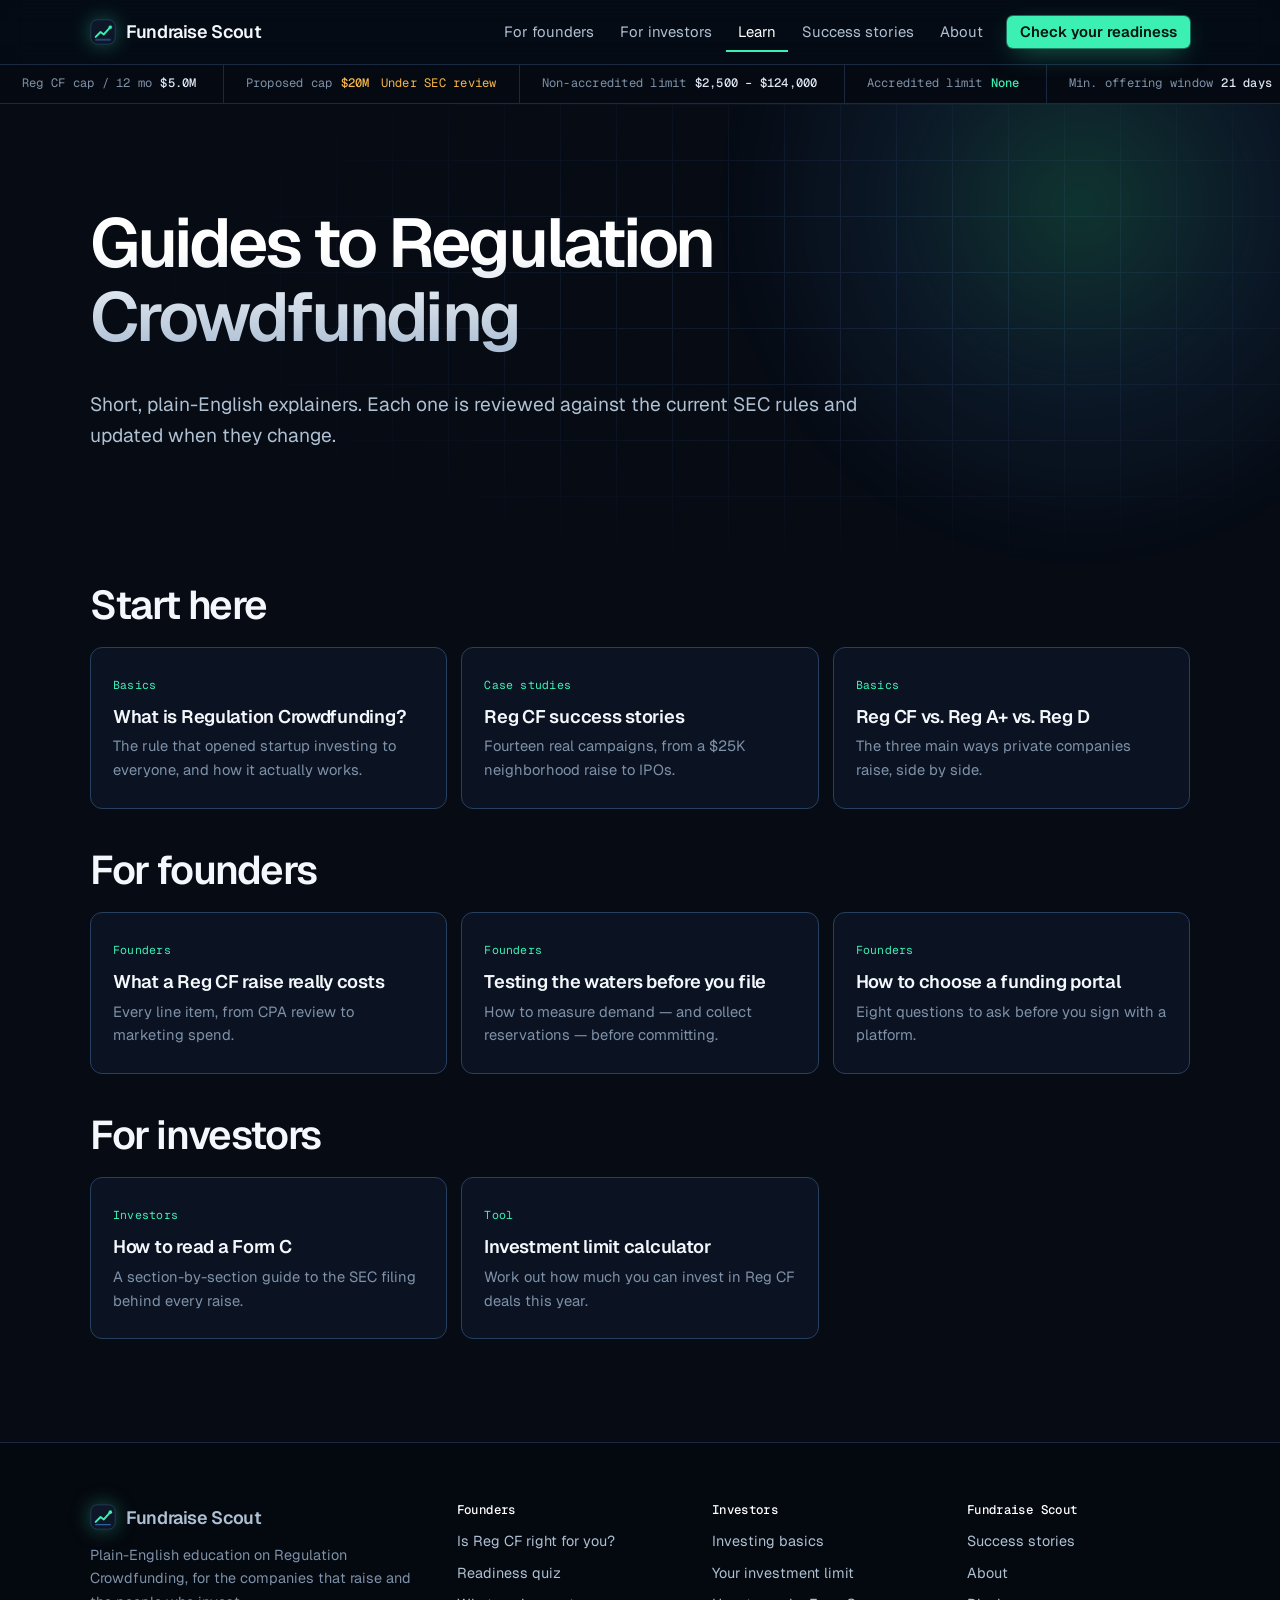
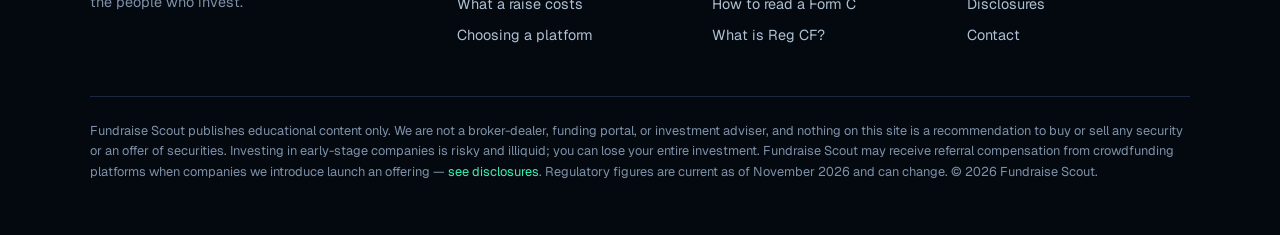
==== commit 25078e90: "Update index.html" ====
--- a/learn/index.html
+++ b/learn/index.html
@@ -28,7 +28,7 @@
     <button class="nav-toggle" aria-expanded="false" aria-controls="nav" aria-label="Menu">
       <svg width="20" height="20" viewBox="0 0 20 20" aria-hidden="true"><path d="M3 6h14M3 10h14M3 14h14" stroke="currentColor" stroke-width="1.8" stroke-linecap="round"/></svg>
     </button>
-    <nav class="nav" id="nav" aria-label="Main"><a href="/founders">For founders</a><a href="/investors">For investors</a><a href="/learn" aria-current=page>Learn</a><a href="/about">About</a><a class="btn btn-primary btn-sm" href="/quiz">Check your readiness</a></nav>
+    <nav class="nav" id="nav" aria-label="Main"><a href="/founders">For founders</a><a href="/investors">For investors</a><a href="/learn" aria-current=page>Learn</a><a href="/stories">Success stories</a><a href="/about">About</a><a class="btn btn-primary btn-sm" href="/quiz">Check your readiness</a></nav>
   </div>
 </header>
 <div class="ticker" role="region" aria-label="Key Reg CF figures"><div class="ticker-track"><ul><li>Reg CF cap / 12 mo<b class="">$5.0M</b></li><li>Proposed cap<b class="pend">$20M</b> <span class="pend">Under SEC review</span></li><li>Non-accredited limit<b class="">$2,500 – $124,000</b></li><li>Accredited limit<b class="up">None</b></li><li>Min. offering window<b class="">21 days</b></li><li>Investor cancel window<b class="">48h before close</b></li><li>Resale restriction<b class="">12 months</b></li><li>Audit required above<b class="">$1.235M</b></li><li>Reg A+ Tier 2 cap<b class="">$75M</b></li></ul><ul aria-hidden="true"><li>Reg CF cap / 12 mo<b class="">$5.0M</b></li><li>Proposed cap<b class="pend">$20M</b> <span class="pend">Under SEC review</span></li><li>Non-accredited limit<b class="">$2,500 – $124,000</b></li><li>Accredited limit<b class="up">None</b></li><li>Min. offering window<b class="">21 days</b></li><li>Investor cancel window<b class="">48h before close</b></li><li>Resale restriction<b class="">12 months</b></li><li>Audit required above<b class="">$1.235M</b></li><li>Reg A+ Tier 2 cap<b class="">$75M</b></li></ul></div></div>
@@ -44,6 +44,7 @@
     <h2>Start here</h2>
     <div class="articles">
       <a href="/learn/what-is-reg-cf"><span class="tag">Basics</span><h3>What is Regulation Crowdfunding?</h3><p>The rule that opened startup investing to everyone, and how it actually works.</p></a>
+      <a href="/stories"><span class="tag">Case studies</span><h3>Reg CF success stories</h3><p>Fourteen real campaigns, from a $25K neighborhood raise to IPOs.</p></a>
       <a href="/learn/reg-cf-vs-reg-a-vs-reg-d"><span class="tag">Basics</span><h3>Reg CF vs. Reg A+ vs. Reg D</h3><p>The three main ways private companies raise, side by side.</p></a>
     </div>
     <h2 class="mt-3">For founders</h2>
@@ -79,6 +80,7 @@
         <li><a href="/learn/how-to-read-a-form-c">How to read a Form C</a></li>
         <li><a href="/learn/what-is-reg-cf">What is Reg CF?</a></li></ul></div>
       <div><h4>Fundraise Scout</h4><ul>
+        <li><a href="/stories">Success stories</a></li>
         <li><a href="/about">About</a></li>
         <li><a href="/about#disclosures">Disclosures</a></li>
         <li><a href="/about#contact">Contact</a></li></ul></div>
--- a/assets/styles.css
+++ b/assets/styles.css
@@ -360,3 +360,58 @@
 /* CTA band: light slowly drifts */
 .section--ink { background-size: 140% 140%, 140% 140%, auto; animation: drift 22s ease-in-out infinite alternate; }
 @keyframes drift { from { background-position: 0% 0%, 100% 100%, 0 0; } to { background-position: 100% 30%, 0% 60%, 0 0; } }
+
+/* ---------- Success stories ---------- */
+.story-filters { display: flex; flex-wrap: wrap; gap: 8px; margin-bottom: 28px; }
+.chip { font: 500 .86rem/1 var(--sans); padding: 9px 14px; border-radius: 99px; border: 1px solid var(--line-2); background: rgba(255,255,255,.02); color: var(--text-2); cursor: pointer; transition: border-color .15s, color .15s, background .15s; }
+.chip:hover { color: #fff; border-color: var(--text-2); }
+.chip[aria-pressed="true"] { background: var(--accent-dim); border-color: var(--accent); color: var(--accent); }
+.stories { display: grid; grid-template-columns: 1fr 1fr; gap: 16px; }
+@media (max-width: 900px) { .stories { grid-template-columns: 1fr; } }
+.story { background: var(--panel); border: 1px solid var(--line-2); border-radius: var(--r-md); padding: clamp(22px, 3vw, 30px); display: flex; flex-direction: column; color: var(--text-2); font-size: .97rem; }
+.story[hidden] { display: none; }
+.story-top h2 { font-size: 1.6rem; margin: 12px 0 4px; }
+.story-what { color: var(--muted); font-size: .9rem; margin: 0 0 18px; }
+.story-outcome { display: inline-block; font-family: var(--mono); font-size: .74rem; padding: 5px 10px; border-radius: 99px; border: 1px solid rgba(77,163,255,.4); color: var(--blue); background: var(--blue-dim); }
+.story-outcome.is-exit { border-color: rgba(60,240,180,.45); color: var(--accent); background: var(--accent-dim); }
+.story-stats { display: grid; grid-template-columns: repeat(4, 1fr); margin: 0 0 18px; border: 1px solid var(--line); border-radius: var(--r-sm); background: rgba(0,0,0,.22); }
+.story-stats div { padding: 10px 12px; }
+.story-stats div + div { border-left: 1px solid var(--line); }
+.story-stats dt { font-size: .7rem; color: var(--muted); font-family: var(--mono); }
+.story-stats dd { margin: 2px 0 0; color: #fff; font-family: var(--mono); font-size: .98rem; white-space: nowrap; }
+@media (max-width: 520px) { .story-stats { grid-template-columns: 1fr 1fr; } .story-stats div:nth-child(3) { border-left: 0; } .story-stats div:nth-child(n+3) { border-top: 1px solid var(--line); } }
+.story strong { color: #fff; }
+.story-lesson { border-left: 2px solid var(--accent); padding-left: 14px; color: var(--text); margin-top: 4px; }
+.story-src { margin: auto 0 0; padding-top: 14px; border-top: 1px solid var(--line); font-size: .8rem; color: var(--muted); }
+.story-src a { color: var(--text-2); }
+.story-src a:hover { color: var(--accent); }
+.odds { margin: 18px 0; border-top: 1px solid var(--line); }
+.odds div { display: flex; justify-content: space-between; align-items: baseline; padding: 12px 0; border-bottom: 1px solid var(--line); }
+.odds dt { color: var(--text-2); }
+.odds dd { margin: 0; font-family: var(--mono); color: #fff; font-size: 1.15rem; }
+.odds small { color: var(--muted); font-size: .8rem; }
+
+/* Homepage proof strip */
+.proof { display: grid; grid-template-columns: repeat(4, 1fr); border: 1px solid var(--line-2); border-radius: var(--r-md); overflow: hidden; background: var(--panel); }
+.proof-item { display: flex; flex-direction: column; gap: 6px; padding: 24px 22px; text-decoration: none; color: var(--text-2); transition: background .15s; }
+.proof-item + .proof-item { border-left: 1px solid var(--line-2); }
+.proof-item:hover { background: rgba(60,240,180,.04); color: var(--text-2); }
+.proof-num { font-family: var(--mono); font-size: 1.7rem; color: var(--accent); letter-spacing: -0.03em; text-shadow: 0 0 22px rgba(60,240,180,.35); }
+.proof-name { color: #fff; font-weight: 600; }
+.proof-txt { font-size: .9rem; }
+@media (max-width: 900px) { .proof { grid-template-columns: 1fr 1fr; } .proof-item:nth-child(3) { border-left: 0; } .proof-item:nth-child(n+3) { border-top: 1px solid var(--line-2); } }
+@media (max-width: 520px) { .proof { grid-template-columns: 1fr; } .proof-item + .proof-item { border-left: 0; border-top: 1px solid var(--line-2); } }
+
+/* Story groups */
+.story-group + .story-group { margin-top: 64px; }
+.story-group[hidden] { display: none; }
+.group-head { display: flex; flex-wrap: wrap; align-items: baseline; justify-content: space-between; gap: 6px 24px; margin-bottom: 20px; padding-bottom: 14px; border-bottom: 1px solid var(--line-2); }
+.group-head h2 { margin: 0; font-size: clamp(1.4rem, 2.6vw, 1.9rem); }
+.group-head p { margin: 0; max-width: 58ch; font-size: .95rem; }
+.mainstreet-stats { display: grid; grid-template-columns: repeat(3, 1fr); gap: 0; margin-top: 16px; border: 1px solid var(--line-2); border-radius: var(--r-md); background: rgba(0,0,0,.2); }
+.mainstreet-stats > div { padding: 18px 22px; display: flex; flex-direction: column; gap: 4px; }
+.mainstreet-stats > div + div { border-left: 1px solid var(--line-2); }
+.ms-num { font-family: var(--mono); font-size: 1.6rem; color: var(--accent); letter-spacing: -0.03em; }
+.ms-lbl { font-size: .9rem; color: var(--text-2); }
+.mainstreet-stats > p { grid-column: 1 / -1; margin: 0; padding: 10px 22px 14px; border-top: 1px solid var(--line); }
+@media (max-width: 700px) { .mainstreet-stats { grid-template-columns: 1fr; } .mainstreet-stats > div + div { border-left: 0; border-top: 1px solid var(--line-2); } }
